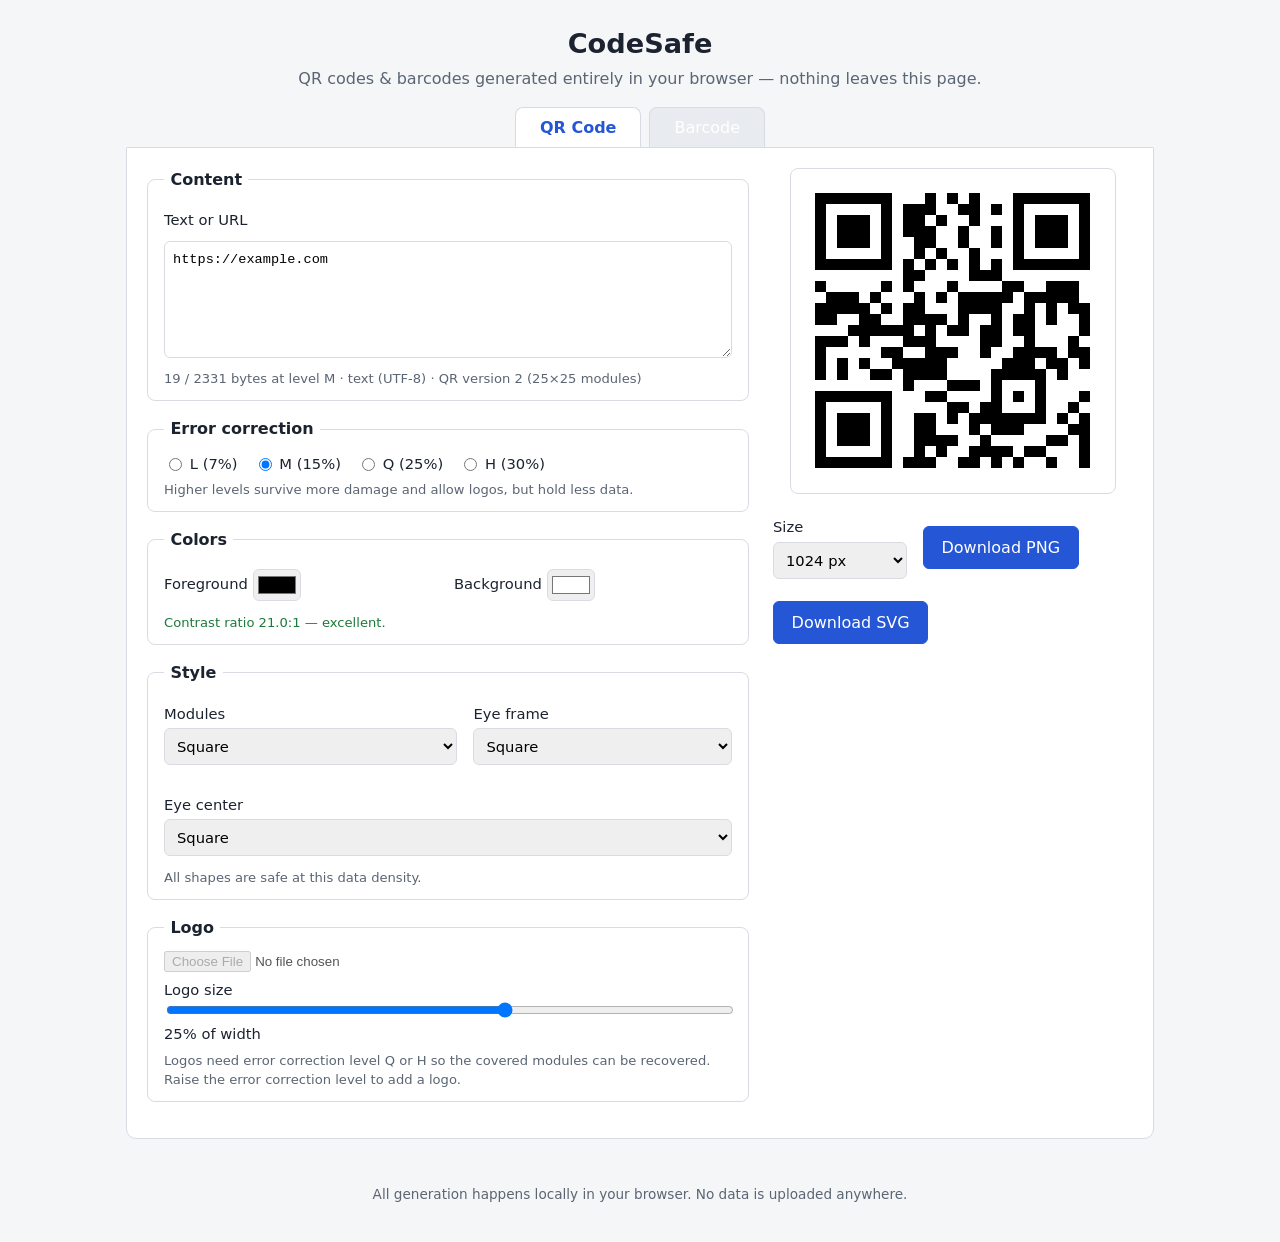
==== index.html @ 1b463df4 "Create root index.html with corrected asset paths" ====
<!DOCTYPE html>
<html lang="en">
<head>
<meta charset="UTF-8">
<meta name="viewport" content="width=device-width, initial-scale=1.0">
<title>CodeSafe — Reliable QR &amp; Barcode Generator</title>
<link rel="stylesheet" href="codesafe/css/styles.css">
</head>
<body>
<header>
  <h1>CodeSafe</h1>
  <p class="tagline">QR codes &amp; barcodes generated entirely in your browser — nothing leaves this page.</p>
  <nav class="tabs" role="tablist">
    <button id="tab-qr" class="tab active" role="tab" aria-selected="true" aria-controls="panel-qr">QR Code</button>
    <button id="tab-barcode" class="tab" role="tab" aria-selected="false" aria-controls="panel-barcode">Barcode</button>
  </nav>
</header>

<main>
  <!-- ============ QR PANEL ============ -->
  <section id="panel-qr" class="panel active" role="tabpanel" aria-labelledby="tab-qr">
    <div class="layout">
      <div class="controls">
        <fieldset>
          <legend>Content</legend>
          <label for="qr-data">Text or URL</label>
          <textarea id="qr-data" rows="5" maxlength="7089"
            placeholder="Enter text, a URL, or any data (up to 4,000+ characters)">https://example.com</textarea>
          <div id="qr-capacity-info" class="meta"></div>
        </fieldset>

        <fieldset>
          <legend>Error correction</legend>
          <div class="radio-row" id="qr-ec-group">
            <label><input type="radio" name="qr-ec" value="L"> L (7%)</label>
            <label><input type="radio" name="qr-ec" value="M" checked> M (15%)</label>
            <label><input type="radio" name="qr-ec" value="Q"> Q (25%)</label>
            <label><input type="radio" name="qr-ec" value="H"> H (30%)</label>
          </div>
          <div class="meta">Higher levels survive more damage and allow logos, but hold less data.</div>
        </fieldset>

        <fieldset>
          <legend>Colors</legend>
          <div class="field-row">
            <label>Foreground <input type="color" id="qr-fg" value="#000000"></label>
            <label>Background <input type="color" id="qr-bg" value="#ffffff"></label>
          </div>
          <div id="qr-contrast-info" class="meta"></div>
        </fieldset>

        <fieldset>
          <legend>Style</legend>
          <div class="field-row">
            <label>Modules
              <select id="qr-dot-type">
                <option value="square">Square</option>
                <option value="rounded">Rounded</option>
                <option value="extra-rounded">Extra rounded</option>
                <option value="classy">Classy</option>
                <option value="classy-rounded">Classy rounded</option>
                <option value="dots">Dots</option>
              </select>
            </label>
            <label>Eye frame
              <select id="qr-eye-frame">
                <option value="square">Square</option>
                <option value="extra-rounded">Rounded</option>
                <option value="dot">Circle</option>
              </select>
            </label>
            <label>Eye center
              <select id="qr-eye-ball">
                <option value="square">Square</option>
                <option value="dot">Circle</option>
              </select>
            </label>
          </div>
          <div id="qr-shape-info" class="meta"></div>
        </fieldset>

        <fieldset>
          <legend>Logo</legend>
          <div class="field-row">
            <input type="file" id="qr-logo" accept="image/png,image/jpeg,image/svg+xml">
            <button type="button" id="qr-logo-clear" hidden>Remove logo</button>
          </div>
          <label id="qr-logo-size-row" hidden>Logo size
            <input type="range" id="qr-logo-size" min="0.10" max="0.35" step="0.01" value="0.25">
            <span id="qr-logo-size-value"></span>
          </label>
          <div id="qr-logo-info" class="meta"></div>
        </fieldset>

        <div id="qr-messages" class="messages" aria-live="polite"></div>
      </div>

      <div class="preview">
        <div id="qr-preview" class="qr-canvas"></div>
        <div class="field-row download-row">
          <label>Size
            <select id="qr-export-size">
              <option value="512">512 px</option>
              <option value="1024" selected>1024 px</option>
              <option value="2048">2048 px</option>
            </select>
          </label>
          <button type="button" id="qr-download-png">Download PNG</button>
          <button type="button" id="qr-download-svg">Download SVG</button>
        </div>
      </div>
    </div>
  </section>

  <!-- ============ BARCODE PANEL ============ -->
  <section id="panel-barcode" class="panel" role="tabpanel" aria-labelledby="tab-barcode" hidden>
    <div class="layout">
      <div class="controls">
        <fieldset>
          <legend>Barcode</legend>
          <label>Format
            <select id="bc-format">
              <option value="CODE128" selected>Code 128 (any text)</option>
              <option value="CODE39">Code 39</option>
              <option value="EAN13">EAN-13</option>
              <option value="EAN8">EAN-8</option>
              <option value="UPC">UPC-A</option>
              <option value="ITF14">ITF-14</option>
              <option value="MSI">MSI</option>
              <option value="codabar">Codabar</option>
            </select>
          </label>
          <label for="bc-value">Value</label>
          <input type="text" id="bc-value" value="EXAMPLE-1234">
          <div id="bc-format-hint" class="meta"></div>
        </fieldset>

        <fieldset>
          <legend>Options</legend>
          <div class="field-row">
            <label>Bar width
              <select id="bc-width">
                <option value="1">Thin</option>
                <option value="2" selected>Normal</option>
                <option value="3">Thick</option>
              </select>
            </label>
            <label>Height
              <select id="bc-height">
                <option value="60">Short</option>
                <option value="100" selected>Normal</option>
                <option value="150">Tall</option>
              </select>
            </label>
            <label class="check"><input type="checkbox" id="bc-text" checked> Show text</label>
          </div>
        </fieldset>

        <div id="bc-messages" class="messages" aria-live="polite"></div>
      </div>

      <div class="preview">
        <div class="bc-canvas"><svg id="bc-preview"></svg></div>
        <div class="field-row download-row">
          <button type="button" id="bc-download-png">Download PNG</button>
          <button type="button" id="bc-download-svg">Download SVG</button>
        </div>
      </div>
    </div>
  </section>
</main>

<footer>
  <p>All generation happens locally in your browser. No data is uploaded anywhere.</p>
</footer>

<script src="codesafe/lib/qr-code-styling.js"></script>
<script src="codesafe/lib/JsBarcode.all.min.js"></script>
<script src="codesafe/js/qr-capacity.js"></script>
<script src="codesafe/js/qr-validation.js"></script>
<script src="codesafe/js/qr-app.js"></script>
<script src="codesafe/js/barcode-app.js"></script>
<script src="codesafe/js/tabs.js"></script>
</body>
</html>
---- codesafe/css/styles.css ----
:root {
  --bg: #f5f6f8;
  --panel: #ffffff;
  --border: #d8dce2;
  --text: #1c2330;
  --muted: #5b6573;
  --accent: #2456d6;
  --ok: #1d7a3a;
  --warn: #9a6700;
  --error: #b42318;
}

* { box-sizing: border-box; }

body {
  margin: 0;
  font-family: system-ui, -apple-system, "Segoe UI", Roboto, sans-serif;
  background: var(--bg);
  color: var(--text);
  line-height: 1.45;
}

header {
  text-align: center;
  padding: 1.5rem 1rem 0;
}
header h1 { margin: 0; font-size: 1.7rem; }
.tagline { margin: 0.25rem 0 1rem; color: var(--muted); }

.tabs { display: flex; justify-content: center; gap: 0.5rem; }
.tab {
  padding: 0.5rem 1.5rem;
  border: 1px solid var(--border);
  border-bottom: none;
  border-radius: 8px 8px 0 0;
  background: #e8ebef;
  font-size: 1rem;
  cursor: pointer;
}
.tab.active { background: var(--panel); font-weight: 600; color: var(--accent); }

main { max-width: 1060px; margin: 0 auto; padding: 0 1rem 2rem; }

.panel {
  display: none;
  background: var(--panel);
  border: 1px solid var(--border);
  border-radius: 0 0 10px 10px;
  padding: 1.25rem;
}
.panel.active { display: block; }

.layout { display: flex; gap: 1.5rem; flex-wrap: wrap; }
.controls { flex: 1 1 420px; min-width: 300px; }
.preview {
  flex: 0 1 360px;
  display: flex;
  flex-direction: column;
  align-items: center;
  gap: 1rem;
  position: sticky;
  top: 1rem;
  align-self: flex-start;
}

fieldset {
  border: 1px solid var(--border);
  border-radius: 8px;
  margin: 0 0 1rem;
  padding: 0.75rem 1rem;
}
legend { font-weight: 600; padding: 0 0.4rem; }

label { display: block; margin: 0.4rem 0; font-size: 0.92rem; }
.field-row { display: flex; gap: 1rem; flex-wrap: wrap; align-items: end; }
.field-row label { flex: 1 1 auto; }
.radio-row { display: flex; gap: 1rem; flex-wrap: wrap; }
.radio-row label { display: flex; align-items: center; gap: 0.3rem; margin: 0; }
.radio-row label.disabled { opacity: 0.45; }
label.check { display: flex; align-items: center; gap: 0.4rem; }

textarea, input[type="text"], select {
  width: 100%;
  padding: 0.5rem;
  border: 1px solid var(--border);
  border-radius: 6px;
  font: inherit;
  margin-top: 0.25rem;
}
textarea { resize: vertical; font-family: ui-monospace, Consolas, monospace; font-size: 0.85rem; }
input[type="color"] { width: 3rem; height: 2rem; border: 1px solid var(--border); border-radius: 6px; padding: 2px; vertical-align: middle; }
input[type="range"] { width: 100%; }
select:disabled option, option:disabled { color: #aab2bd; }

button {
  padding: 0.55rem 1.1rem;
  border: 1px solid var(--accent);
  border-radius: 6px;
  background: var(--accent);
  color: #fff;
  font: inherit;
  cursor: pointer;
}
button:disabled { opacity: 0.45; cursor: not-allowed; }
button#qr-logo-clear { background: #fff; color: var(--error); border-color: var(--error); padding: 0.35rem 0.8rem; }

.meta { font-size: 0.82rem; color: var(--muted); margin-top: 0.35rem; }
.meta.ok { color: var(--ok); }
.meta.warn { color: var(--warn); }
.meta.error { color: var(--error); }

.messages { display: flex; flex-direction: column; gap: 0.5rem; }
.msg { padding: 0.6rem 0.8rem; border-radius: 6px; font-size: 0.88rem; border: 1px solid; }
.msg.warn { background: #fff8e6; border-color: #e8c66b; color: var(--warn); }
.msg.error { background: #fdebe9; border-color: #f0a8a0; color: var(--error); }

.qr-canvas, .bc-canvas {
  background: #fff;
  border: 1px solid var(--border);
  border-radius: 8px;
  padding: 0.75rem;
  min-width: 320px;
  min-height: 200px;
  display: flex;
  align-items: center;
  justify-content: center;
  overflow: auto;
}
.qr-canvas svg, .qr-canvas canvas { max-width: 100%; height: auto; }
.bc-canvas svg { max-width: 100%; }

.download-row { align-items: center; }
.download-row label { flex: 0 0 auto; }

footer { text-align: center; color: var(--muted); font-size: 0.85rem; padding-bottom: 1.5rem; }

@media (max-width: 760px) {
  .preview { position: static; width: 100%; }
}
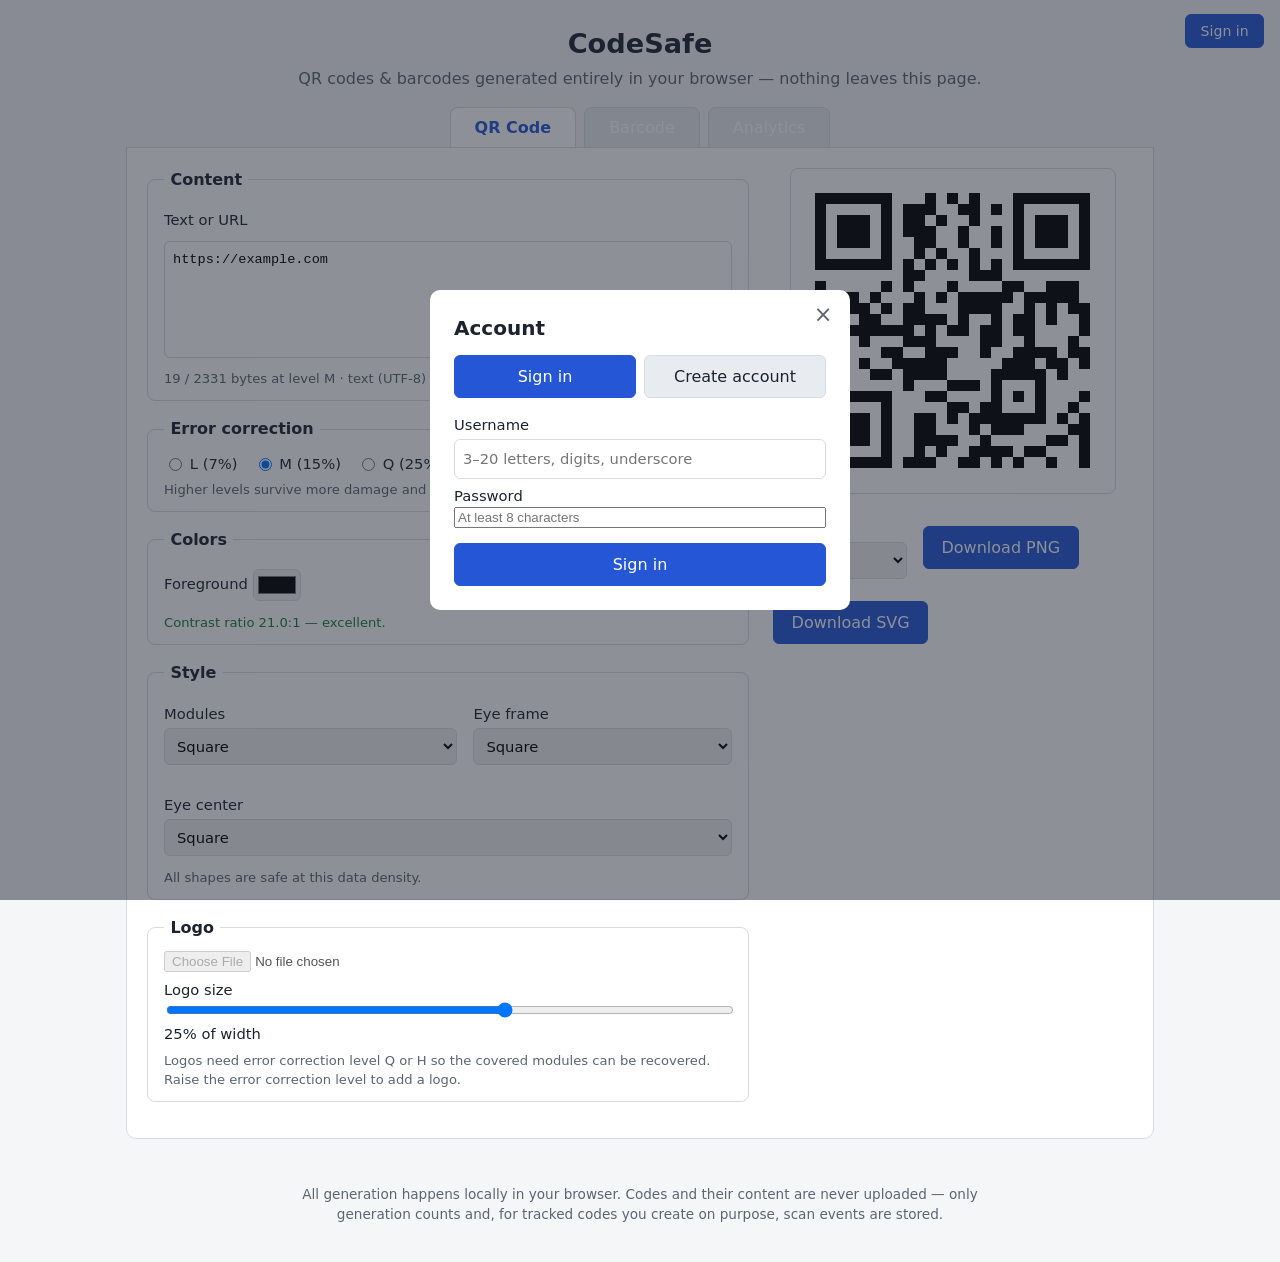
==== commit 26961f73: "Deploy CodeSafe: QR/barcode generator with accounts, analytics, community tracker Replaces previous " ====
--- a/index.html
+++ b/index.html
@@ -4,15 +4,33 @@
 <meta charset="UTF-8">
 <meta name="viewport" content="width=device-width, initial-scale=1.0">
 <title>CodeSafe — Reliable QR &amp; Barcode Generator</title>
-<link rel="stylesheet" href="codesafe/css/styles.css">
+<link rel="icon" type="image/svg+xml" href="favicon.svg">
+<link rel="stylesheet" href="css/styles.css">
 </head>
 <body>
 <header>
+  <div id="account-area" class="account-area" hidden>
+    <span id="account-name" hidden></span>
+    <button type="button" id="account-signin" class="account-btn">Sign in</button>
+    <button type="button" id="account-signout" class="account-btn" hidden>Sign out</button>
+  </div>
   <h1>CodeSafe</h1>
   <p class="tagline">QR codes &amp; barcodes generated entirely in your browser — nothing leaves this page.</p>
+
+  <div id="community-banner" class="community-banner" hidden>
+    <div class="community-text" aria-live="polite">
+      QR Codes Successfully Generated:
+      <strong id="community-total">…</strong> / <span id="community-goal">…</span>
+      <button type="button" id="community-history-btn" class="link-btn" title="Past milestones">🏆</button>
+    </div>
+    <div class="community-bar"><div id="community-bar-fill" class="community-bar-fill"></div></div>
+    <div id="community-history" class="community-history" hidden></div>
+  </div>
+
   <nav class="tabs" role="tablist">
     <button id="tab-qr" class="tab active" role="tab" aria-selected="true" aria-controls="panel-qr">QR Code</button>
     <button id="tab-barcode" class="tab" role="tab" aria-selected="false" aria-controls="panel-barcode">Barcode</button>
+    <button id="tab-analytics" class="tab" role="tab" aria-selected="false" aria-controls="panel-analytics">Analytics</button>
   </nav>
 </header>
 
@@ -27,6 +45,13 @@
           <textarea id="qr-data" rows="5" maxlength="7089"
             placeholder="Enter text, a URL, or any data (up to 4,000+ characters)">https://example.com</textarea>
           <div id="qr-capacity-info" class="meta"></div>
+          <div id="qr-track-row" hidden>
+            <label class="check"><input type="checkbox" id="qr-track"> Track scans (creates a short link)</label>
+            <label id="qr-track-label-row" hidden>Name for analytics
+              <input type="text" id="qr-track-label" maxlength="60" placeholder="e.g. Spring flyer">
+            </label>
+            <div id="qr-track-info" class="meta"></div>
+          </div>
         </fieldset>
 
         <fieldset>
@@ -168,18 +193,71 @@
       </div>
     </div>
   </section>
+
+  <!-- ============ ANALYTICS PANEL ============ -->
+  <section id="panel-analytics" class="panel" role="tabpanel" aria-labelledby="tab-analytics" hidden>
+    <div id="analytics-root"></div>
+  </section>
 </main>
 
+<!-- ============ ACCOUNT MODAL ============ -->
+<div id="auth-modal" class="modal-overlay" hidden>
+  <div class="modal" role="dialog" aria-modal="true" aria-labelledby="auth-title">
+    <button type="button" id="auth-close" class="modal-close" aria-label="Close">×</button>
+    <h2 id="auth-title">Account</h2>
+    <div class="auth-switch" role="tablist">
+      <button type="button" id="auth-mode-signin" class="auth-mode active">Sign in</button>
+      <button type="button" id="auth-mode-signup" class="auth-mode">Create account</button>
+    </div>
+    <form id="auth-form">
+      <label>Username
+        <input type="text" id="auth-username" autocomplete="username"
+          maxlength="20" pattern="[A-Za-z0-9_]{3,20}" required
+          placeholder="3–20 letters, digits, underscore">
+      </label>
+      <label>Password
+        <input type="password" id="auth-password" autocomplete="current-password"
+          minlength="8" required placeholder="At least 8 characters">
+      </label>
+      <fieldset id="auth-type-fieldset">
+        <legend>How will you use CodeSafe?</legend>
+        <div class="radio-col">
+          <label><input type="radio" name="auth-type" value="business" checked>
+            <strong>Business Owner</strong> — scan trends, devices, geography, top codes</label>
+          <label><input type="radio" name="auth-type" value="personal">
+            <strong>Personal Hobbyist</strong> — milestones, streaks, fun achievements</label>
+        </div>
+      </fieldset>
+      <div id="auth-warning" class="msg warn" hidden>
+        No email is collected, so a forgotten password <strong>cannot be recovered</strong> —
+        the account would be lost. Choose a password you can keep.
+      </div>
+      <div id="auth-error" class="msg error" hidden></div>
+      <button type="submit" id="auth-submit">Sign in</button>
+    </form>
+  </div>
+</div>
+
 <footer>
-  <p>All generation happens locally in your browser. No data is uploaded anywhere.</p>
+  <p>All generation happens locally in your browser. Codes and their content are never uploaded —
+  only generation counts and, for tracked codes you create on purpose, scan events are stored.</p>
 </footer>
 
-<script src="codesafe/lib/qr-code-styling.js"></script>
-<script src="codesafe/lib/JsBarcode.all.min.js"></script>
-<script src="codesafe/js/qr-capacity.js"></script>
-<script src="codesafe/js/qr-validation.js"></script>
-<script src="codesafe/js/qr-app.js"></script>
-<script src="codesafe/js/barcode-app.js"></script>
-<script src="codesafe/js/tabs.js"></script>
+<script src="lib/qr-code-styling.js"></script>
+<script src="lib/JsBarcode.all.min.js"></script>
+<script src="lib/supabase.js"></script>
+<script src="lib/chart.umd.js"></script>
+<script src="js/config.js"></script>
+<script src="js/qr-capacity.js"></script>
+<script src="js/qr-validation.js"></script>
+<script src="js/analytics-core.js"></script>
+<script src="js/storage.js"></script>
+<script src="js/backend.js"></script>
+<script src="js/qr-app.js"></script>
+<script src="js/barcode-app.js"></script>
+<script src="js/account.js"></script>
+<script src="js/community.js"></script>
+<script src="js/analytics.js"></script>
+<script src="js/tabs.js"></script>
 </body>
 </html>
--- a/css/styles.css
+++ b/css/styles.css
@@ -0,0 +1,352 @@
+:root {
+  --bg: #f5f6f8;
+  --panel: #ffffff;
+  --border: #d8dce2;
+  --text: #1c2330;
+  --muted: #5b6573;
+  --accent: #2456d6;
+  --ok: #1d7a3a;
+  --warn: #9a6700;
+  --error: #b42318;
+}
+
+* { box-sizing: border-box; }
+
+body {
+  margin: 0;
+  font-family: system-ui, -apple-system, "Segoe UI", Roboto, sans-serif;
+  background: var(--bg);
+  color: var(--text);
+  line-height: 1.45;
+}
+
+header {
+  text-align: center;
+  padding: 1.5rem 1rem 0;
+}
+header h1 { margin: 0; font-size: 1.7rem; }
+.tagline { margin: 0.25rem 0 1rem; color: var(--muted); }
+
+.tabs { display: flex; justify-content: center; gap: 0.5rem; }
+.tab {
+  padding: 0.5rem 1.5rem;
+  border: 1px solid var(--border);
+  border-bottom: none;
+  border-radius: 8px 8px 0 0;
+  background: #e8ebef;
+  font-size: 1rem;
+  cursor: pointer;
+}
+.tab.active { background: var(--panel); font-weight: 600; color: var(--accent); }
+
+main { max-width: 1060px; margin: 0 auto; padding: 0 1rem 2rem; }
+
+.panel {
+  display: none;
+  background: var(--panel);
+  border: 1px solid var(--border);
+  border-radius: 0 0 10px 10px;
+  padding: 1.25rem;
+}
+.panel.active { display: block; }
+
+.layout { display: flex; gap: 1.5rem; flex-wrap: wrap; }
+.controls { flex: 1 1 420px; min-width: 300px; }
+.preview {
+  flex: 0 1 360px;
+  display: flex;
+  flex-direction: column;
+  align-items: center;
+  gap: 1rem;
+  position: sticky;
+  top: 1rem;
+  align-self: flex-start;
+}
+
+fieldset {
+  border: 1px solid var(--border);
+  border-radius: 8px;
+  margin: 0 0 1rem;
+  padding: 0.75rem 1rem;
+}
+legend { font-weight: 600; padding: 0 0.4rem; }
+
+label { display: block; margin: 0.4rem 0; font-size: 0.92rem; }
+.field-row { display: flex; gap: 1rem; flex-wrap: wrap; align-items: end; }
+.field-row label { flex: 1 1 auto; }
+.radio-row { display: flex; gap: 1rem; flex-wrap: wrap; }
+.radio-row label { display: flex; align-items: center; gap: 0.3rem; margin: 0; }
+.radio-row label.disabled { opacity: 0.45; }
+label.check { display: flex; align-items: center; gap: 0.4rem; }
+
+textarea, input[type="text"], select {
+  width: 100%;
+  padding: 0.5rem;
+  border: 1px solid var(--border);
+  border-radius: 6px;
+  font: inherit;
+  margin-top: 0.25rem;
+}
+textarea { resize: vertical; font-family: ui-monospace, Consolas, monospace; font-size: 0.85rem; }
+input[type="color"] { width: 3rem; height: 2rem; border: 1px solid var(--border); border-radius: 6px; padding: 2px; vertical-align: middle; }
+input[type="range"] { width: 100%; }
+select:disabled option, option:disabled { color: #aab2bd; }
+
+button {
+  padding: 0.55rem 1.1rem;
+  border: 1px solid var(--accent);
+  border-radius: 6px;
+  background: var(--accent);
+  color: #fff;
+  font: inherit;
+  cursor: pointer;
+}
+button:disabled { opacity: 0.45; cursor: not-allowed; }
+button#qr-logo-clear { background: #fff; color: var(--error); border-color: var(--error); padding: 0.35rem 0.8rem; }
+
+.meta { font-size: 0.82rem; color: var(--muted); margin-top: 0.35rem; }
+.meta.ok { color: var(--ok); }
+.meta.warn { color: var(--warn); }
+.meta.error { color: var(--error); }
+
+.messages { display: flex; flex-direction: column; gap: 0.5rem; }
+.msg { padding: 0.6rem 0.8rem; border-radius: 6px; font-size: 0.88rem; border: 1px solid; }
+.msg.warn { background: #fff8e6; border-color: #e8c66b; color: var(--warn); }
+.msg.error { background: #fdebe9; border-color: #f0a8a0; color: var(--error); }
+
+.qr-canvas, .bc-canvas {
+  background: #fff;
+  border: 1px solid var(--border);
+  border-radius: 8px;
+  padding: 0.75rem;
+  min-width: 320px;
+  min-height: 200px;
+  display: flex;
+  align-items: center;
+  justify-content: center;
+  overflow: auto;
+}
+.qr-canvas svg, .qr-canvas canvas { max-width: 100%; height: auto; }
+.bc-canvas svg { max-width: 100%; }
+
+.download-row { align-items: center; }
+.download-row label { flex: 0 0 auto; }
+
+footer { text-align: center; color: var(--muted); font-size: 0.85rem; padding-bottom: 1.5rem; max-width: 720px; margin: 0 auto; }
+
+/* ---------- Account area (header, top right) ---------- */
+header { position: relative; }
+.account-area {
+  position: absolute;
+  top: 0.9rem;
+  right: 1rem;
+  display: flex;
+  align-items: center;
+  gap: 0.6rem;
+  font-size: 0.9rem;
+}
+#account-name { font-weight: 600; color: var(--accent); }
+.account-btn { padding: 0.35rem 0.9rem; font-size: 0.88rem; }
+
+/* ---------- Community progress banner ---------- */
+.community-banner {
+  max-width: 560px;
+  margin: 0 auto 1rem;
+  position: relative;
+}
+.community-text { font-size: 0.95rem; }
+.community-text strong { color: var(--accent); }
+.community-bar {
+  height: 8px;
+  margin-top: 0.35rem;
+  background: #e3e7ee;
+  border-radius: 4px;
+  overflow: hidden;
+}
+.community-bar-fill {
+  height: 100%;
+  width: 0;
+  background: linear-gradient(90deg, var(--accent), #6b46c1);
+  border-radius: 4px;
+  transition: width 0.6s ease;
+}
+.link-btn {
+  background: none;
+  border: none;
+  color: inherit;
+  padding: 0 0.2rem;
+  font-size: 1rem;
+  cursor: pointer;
+}
+.link-btn-text {
+  background: none; border: none; padding: 0;
+  color: var(--accent); text-decoration: underline; font: inherit; cursor: pointer;
+}
+.community-history {
+  position: absolute;
+  left: 50%;
+  transform: translateX(-50%);
+  z-index: 30;
+  background: var(--panel);
+  border: 1px solid var(--border);
+  border-radius: 8px;
+  box-shadow: 0 6px 24px rgba(28, 35, 48, 0.18);
+  padding: 0.75rem 1.25rem;
+  font-size: 0.88rem;
+  text-align: left;
+  white-space: nowrap;
+}
+.community-history div { margin-top: 0.3rem; }
+
+/* ---------- Auth modal ---------- */
+.modal-overlay {
+  position: fixed;
+  inset: 0;
+  z-index: 50;
+  background: rgba(28, 35, 48, 0.5);
+  display: flex;
+  align-items: center;
+  justify-content: center;
+  padding: 1rem;
+}
+.modal {
+  position: relative;
+  background: var(--panel);
+  border-radius: 10px;
+  padding: 1.5rem;
+  width: 100%;
+  max-width: 420px;
+  max-height: 90vh;
+  overflow: auto;
+  text-align: left;
+}
+.modal h2 { margin: 0 0 0.75rem; font-size: 1.25rem; }
+.modal-close {
+  position: absolute;
+  top: 0.6rem;
+  right: 0.6rem;
+  background: none;
+  border: none;
+  color: var(--muted);
+  font-size: 1.4rem;
+  line-height: 1;
+  padding: 0.2rem 0.5rem;
+}
+.auth-switch { display: flex; gap: 0.5rem; margin-bottom: 1rem; }
+.auth-mode {
+  flex: 1;
+  background: #e8ebef;
+  color: var(--text);
+  border: 1px solid var(--border);
+}
+.auth-mode.active { background: var(--accent); color: #fff; border-color: var(--accent); }
+.modal input[type="text"], .modal input[type="password"] { width: 100%; }
+.radio-col label { display: flex; gap: 0.5rem; align-items: baseline; font-size: 0.88rem; }
+.modal .msg { margin: 0.75rem 0; }
+#auth-submit { width: 100%; margin-top: 0.5rem; }
+
+/* ---------- Milestone celebration ---------- */
+.celebration {
+  position: fixed;
+  inset: 0;
+  z-index: 60;
+  background: rgba(28, 35, 48, 0.55);
+  display: flex;
+  align-items: center;
+  justify-content: center;
+  overflow: hidden;
+}
+.celebration-card {
+  background: var(--panel);
+  border-radius: 12px;
+  padding: 2rem 2.5rem;
+  text-align: center;
+  box-shadow: 0 10px 40px rgba(0, 0, 0, 0.3);
+  animation: pop-in 0.35s ease;
+}
+.celebration-card h2 { margin: 0 0 0.5rem; }
+.confetti {
+  position: absolute;
+  top: -12px;
+  width: 9px;
+  height: 14px;
+  border-radius: 2px;
+  animation: confetti-fall linear forwards;
+}
+@keyframes confetti-fall {
+  0% { transform: translateY(-5vh) rotate(0deg); opacity: 1; }
+  100% { transform: translateY(105vh) rotate(720deg); opacity: 0.6; }
+}
+@keyframes pop-in {
+  from { transform: scale(0.8); opacity: 0; }
+  to { transform: scale(1); opacity: 1; }
+}
+
+/* ---------- Analytics dashboards ---------- */
+.stat-cards {
+  display: grid;
+  grid-template-columns: repeat(auto-fit, minmax(150px, 1fr));
+  gap: 0.75rem;
+  margin-bottom: 1rem;
+}
+.stat-card {
+  background: var(--bg);
+  border: 1px solid var(--border);
+  border-radius: 8px;
+  padding: 0.85rem;
+  text-align: center;
+}
+.stat-value { font-size: 1.5rem; font-weight: 700; color: var(--accent); }
+.stat-label { font-size: 0.82rem; color: var(--muted); margin-top: 0.15rem; }
+
+.dash-section { margin-bottom: 1rem; }
+.dash-columns { display: grid; grid-template-columns: 1fr 1fr; gap: 1rem; }
+.dash-columns .dash-section { margin-bottom: 0; }
+@media (max-width: 760px) { .dash-columns { grid-template-columns: 1fr; } }
+
+.chart-box { position: relative; height: 260px; }
+.chart-box-small { height: 220px; }
+
+.bar-list { display: flex; flex-direction: column; gap: 0.4rem; }
+.bar-row { display: flex; align-items: center; gap: 0.6rem; font-size: 0.88rem; }
+.bar-name { flex: 0 0 32%; overflow: hidden; text-overflow: ellipsis; white-space: nowrap; }
+.bar-track { flex: 1; height: 10px; background: #e3e7ee; border-radius: 5px; overflow: hidden; }
+.bar-fill { display: block; height: 100%; background: var(--accent); border-radius: 5px; }
+.bar-count { flex: 0 0 3.5rem; text-align: right; color: var(--muted); }
+
+.spotlight { font-size: 1.15rem; font-weight: 600; padding: 0.25rem 0; }
+
+.milestone-list { list-style: none; margin: 0; padding: 0; columns: 2; }
+.milestone-list li { margin: 0.25rem 0; color: var(--muted); break-inside: avoid; }
+.milestone-list li.earned { color: var(--text); }
+@media (max-width: 600px) { .milestone-list { columns: 1; } }
+
+.achievements {
+  display: grid;
+  grid-template-columns: repeat(auto-fill, minmax(170px, 1fr));
+  gap: 0.75rem;
+}
+.achievement {
+  border: 1px solid var(--border);
+  border-radius: 8px;
+  padding: 0.7rem;
+  display: flex;
+  flex-direction: column;
+  gap: 0.15rem;
+}
+.achievement.locked { opacity: 0.45; filter: grayscale(1); }
+.achievement-icon { font-size: 1.4rem; }
+.achievement-name { font-weight: 600; font-size: 0.9rem; }
+
+.scan-table { width: 100%; border-collapse: collapse; font-size: 0.86rem; }
+.scan-table th, .scan-table td {
+  text-align: left;
+  padding: 0.35rem 0.5rem;
+  border-bottom: 1px solid var(--border);
+}
+.scan-table th { color: var(--muted); font-weight: 600; }
+
+@media (max-width: 760px) {
+  .preview { position: static; width: 100%; }
+  .account-area { position: static; justify-content: center; margin-bottom: 0.5rem; }
+}
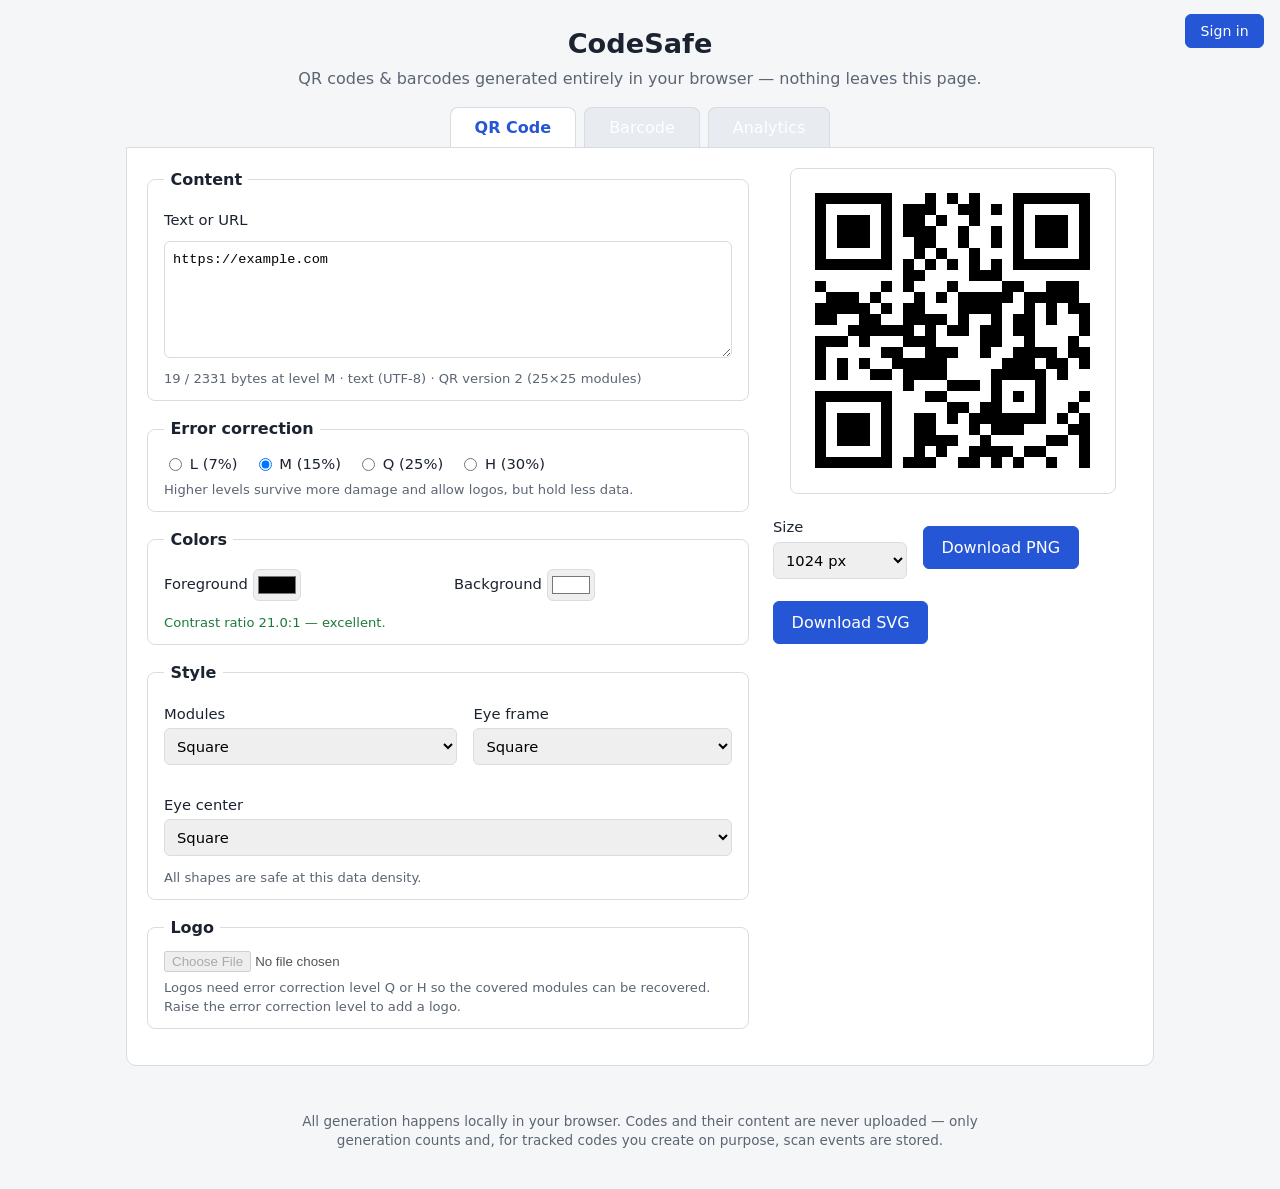
==== commit 55891100: "Add developer accounts with site-wide trends; public-facing docs - Third account type Developer, gat" ====
--- a/index.html
+++ b/index.html
@@ -31,6 +31,7 @@
     <button id="tab-qr" class="tab active" role="tab" aria-selected="true" aria-controls="panel-qr">QR Code</button>
     <button id="tab-barcode" class="tab" role="tab" aria-selected="false" aria-controls="panel-barcode">Barcode</button>
     <button id="tab-analytics" class="tab" role="tab" aria-selected="false" aria-controls="panel-analytics">Analytics</button>
+    <button id="tab-dev" class="tab" role="tab" aria-selected="false" aria-controls="panel-dev" hidden>Developer</button>
   </nav>
 </header>
 
@@ -197,6 +198,11 @@
   <!-- ============ ANALYTICS PANEL ============ -->
   <section id="panel-analytics" class="panel" role="tabpanel" aria-labelledby="tab-analytics" hidden>
     <div id="analytics-root"></div>
+  </section>
+
+  <!-- ============ DEVELOPER PANEL ============ -->
+  <section id="panel-dev" class="panel" role="tabpanel" aria-labelledby="tab-dev" hidden>
+    <div id="dev-root"></div>
   </section>
 </main>
 
@@ -226,7 +232,15 @@
             <strong>Business Owner</strong> — scan trends, devices, geography, top codes</label>
           <label><input type="radio" name="auth-type" value="personal">
             <strong>Personal Hobbyist</strong> — milestones, streaks, fun achievements</label>
+          <label><input type="radio" name="auth-type" value="developer">
+            <strong>Developer</strong> — site-wide trends (verification code required)</label>
         </div>
+        <label id="auth-dev-code-row" hidden>Developer verification code
+          <input type="password" id="auth-dev-code" maxlength="40" autocomplete="off"
+            placeholder="20-character code">
+        </label>
+        <div class="meta">To get a dev account, consult with the developer:
+          <a href="https://github.com/Mrpkm" target="_blank" rel="noopener">github.com/Mrpkm</a></div>
       </fieldset>
       <div id="auth-warning" class="msg warn" hidden>
         No email is collected, so a forgotten password <strong>cannot be recovered</strong> —
@@ -258,6 +272,7 @@
 <script src="js/account.js"></script>
 <script src="js/community.js"></script>
 <script src="js/analytics.js"></script>
+<script src="js/dev.js"></script>
 <script src="js/tabs.js"></script>
 </body>
 </html>
--- a/css/styles.css
+++ b/css/styles.css
@@ -11,6 +11,10 @@
 }
 
 * { box-sizing: border-box; }
+
+/* The hidden attribute must always win, even over rules that set display
+ * (e.g. .modal-overlay's flex) — without this the auth modal can never close. */
+[hidden] { display: none !important; }
 
 body {
   margin: 0;
